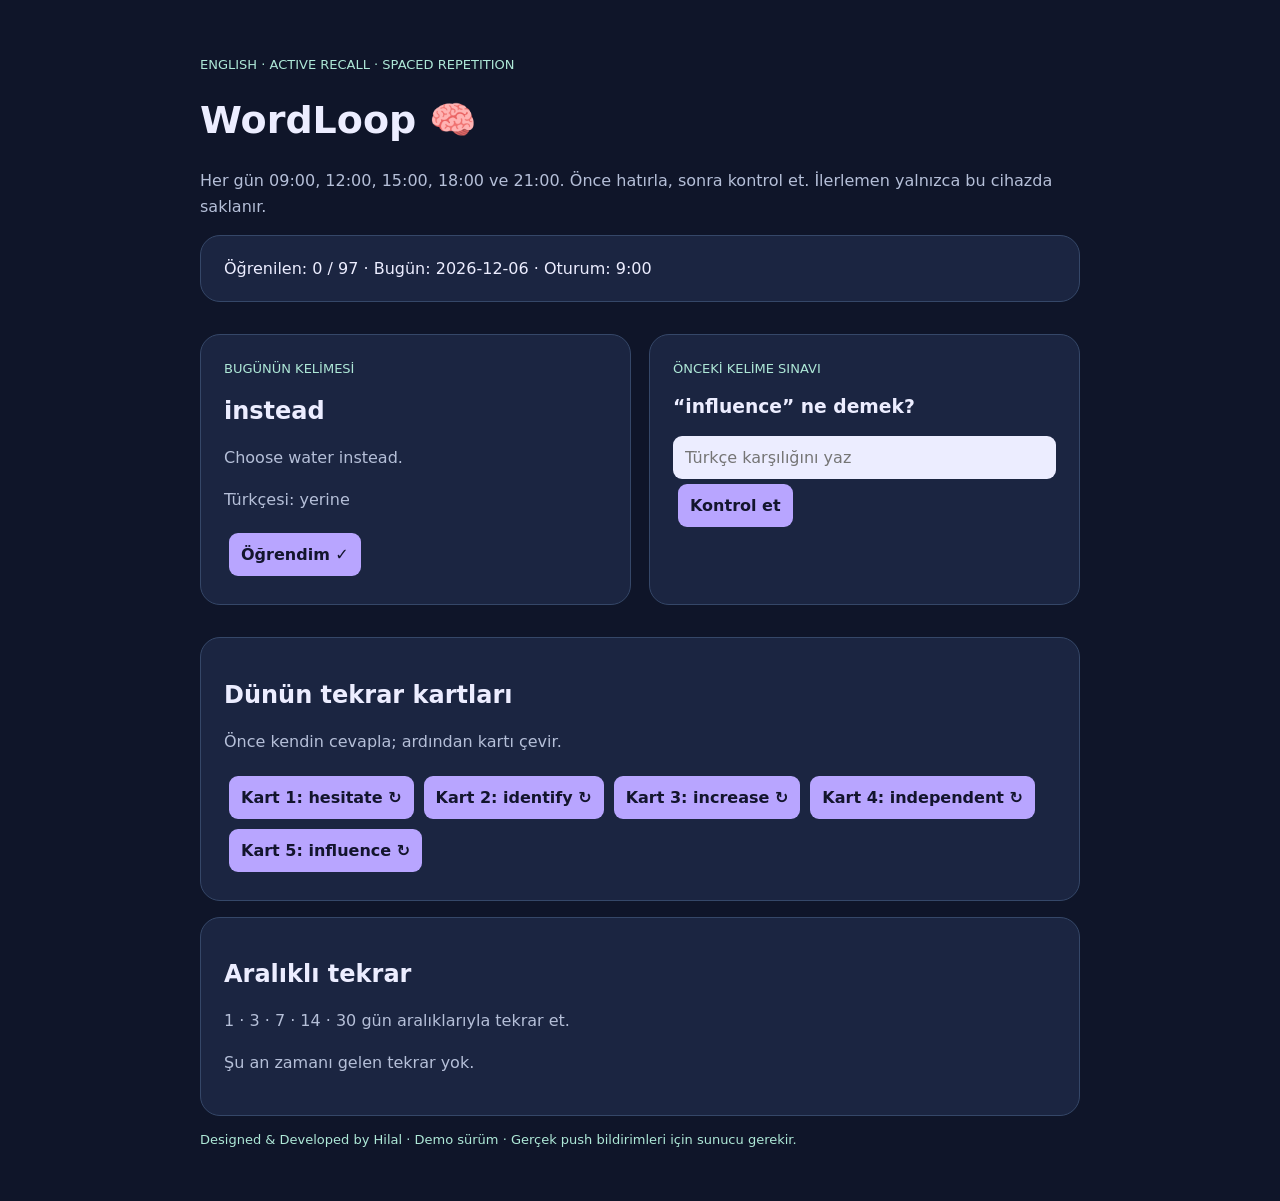
==== wordloop/index.html @ de57be26 "feat: add WordLoop vocabulary learning app" ====
<!doctype html><html lang="tr"><head><meta charset="utf-8"><meta name="viewport" content="width=device-width,initial-scale=1"><title>WordLoop | İngilizce Kelime Koçu</title><style>:root{font:16px system-ui;color:#ecedff;background:#0f1529}*{box-sizing:border-box}main{max-width:920px;margin:34px auto;padding:20px}h1{font-size:38px}p{color:#b5bfd8;line-height:1.6}.grid{display:grid;grid-template-columns:1fr 1fr;gap:18px}.card{background:#1b2541;border:1px solid #354768;border-radius:20px;padding:23px;margin:16px 0}button,input{border:0;border-radius:9px;padding:12px;font:inherit}button{background:#b8a5ff;color:#13152d;font-weight:bold;cursor:pointer;margin:5px}input{background:#ecedff;width:100%}.pill{font-size:13px;color:#aee8d7}.word{font-size:32px;font-weight:800}.hidden{display:none}.chip{display:inline-block;background:#30395b;padding:5px 10px;border-radius:12px;margin:4px}@media(max-width:680px){.grid{display:block}h1{font-size:30px}}</style></head><body><main><span class="pill">ENGLISH · ACTIVE RECALL · SPACED REPETITION</span><h1>WordLoop 🧠</h1><p>Her gün 09:00, 12:00, 15:00, 18:00 ve 21:00. Önce hatırla, sonra kontrol et. İlerlemen yalnızca bu cihazda saklanır.</p><div id="stats" class="card"></div><div class="grid"><section class="card"><span class="pill">BUGÜNÜN KELİMESİ</span><div id="newWord"></div></section><section class="card"><span class="pill">ÖNCEKİ KELİME SINAVI</span><div id="quiz"></div></section></div><section class="card"><h2>Dünün tekrar kartları</h2><p>Önce kendin cevapla; ardından kartı çevir.</p><div id="yesterday"></div></section><section class="card"><h2>Aralıklı tekrar</h2><p>1 · 3 · 7 · 14 · 30 gün aralıklarıyla tekrar et.</p><div id="review"></div></section><footer class="pill">Designed &amp; Developed by Hilal · Demo sürüm · Gerçek push bildirimleri için sunucu gerekir.</footer></main><script src="words.js"></script><script src="app.js"></script></body></html>
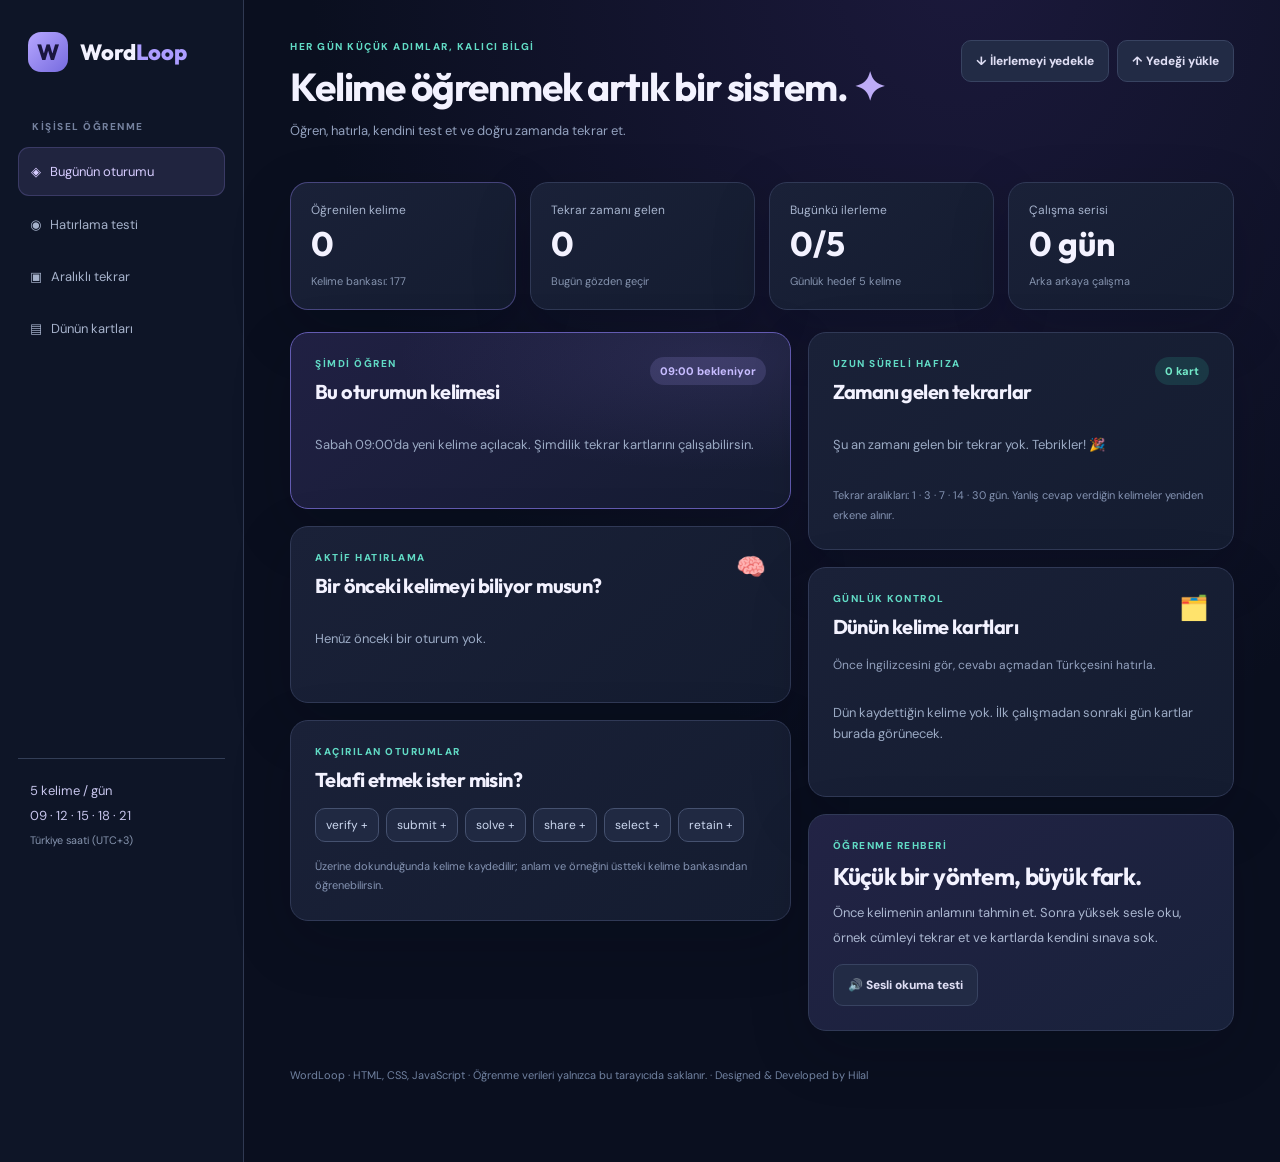
==== commit 0392079a: "fix: restore dashboard styles and complete 177-word WordLoop UI" ====
--- a/wordloop/index.html
+++ b/wordloop/index.html
@@ -1 +1 @@
-<!doctype html><html lang="tr"><head><meta charset="utf-8"><meta name="viewport" content="width=device-width,initial-scale=1"><title>WordLoop | İngilizce Kelime Koçu</title><style>:root{font:16px system-ui;color:#ecedff;background:#0f1529}*{box-sizing:border-box}main{max-width:920px;margin:34px auto;padding:20px}h1{font-size:38px}p{color:#b5bfd8;line-height:1.6}.grid{display:grid;grid-template-columns:1fr 1fr;gap:18px}.card{background:#1b2541;border:1px solid #354768;border-radius:20px;padding:23px;margin:16px 0}button,input{border:0;border-radius:9px;padding:12px;font:inherit}button{background:#b8a5ff;color:#13152d;font-weight:bold;cursor:pointer;margin:5px}input{background:#ecedff;width:100%}.pill{font-size:13px;color:#aee8d7}.word{font-size:32px;font-weight:800}.hidden{display:none}.chip{display:inline-block;background:#30395b;padding:5px 10px;border-radius:12px;margin:4px}@media(max-width:680px){.grid{display:block}h1{font-size:30px}}</style></head><body><main><span class="pill">ENGLISH · ACTIVE RECALL · SPACED REPETITION</span><h1>WordLoop 🧠</h1><p>Her gün 09:00, 12:00, 15:00, 18:00 ve 21:00. Önce hatırla, sonra kontrol et. İlerlemen yalnızca bu cihazda saklanır.</p><div id="stats" class="card"></div><div class="grid"><section class="card"><span class="pill">BUGÜNÜN KELİMESİ</span><div id="newWord"></div></section><section class="card"><span class="pill">ÖNCEKİ KELİME SINAVI</span><div id="quiz"></div></section></div><section class="card"><h2>Dünün tekrar kartları</h2><p>Önce kendin cevapla; ardından kartı çevir.</p><div id="yesterday"></div></section><section class="card"><h2>Aralıklı tekrar</h2><p>1 · 3 · 7 · 14 · 30 gün aralıklarıyla tekrar et.</p><div id="review"></div></section><footer class="pill">Designed &amp; Developed by Hilal · Demo sürüm · Gerçek push bildirimleri için sunucu gerekir.</footer></main><script src="words.js"></script><script src="app.js"></script></body></html>+<!doctype html><html lang="tr"><head><meta charset="UTF-8"><meta name="viewport" content="width=device-width,initial-scale=1"><meta name="theme-color" content="#0b1020"><title>WordLoop | İngilizce Kelime Koçu</title><link rel="stylesheet" href="style.css"></head><body><div class="shell"><aside class="sidebar"><div class="brand"><span class="symbol">W</span><span>Word<span class="accent">Loop</span></span></div><p class="navlabel">KİŞİSEL ÖĞRENME</p><a href="#today" class="nav active">◈ &nbsp; Bugünün oturumu</a><a href="#quiz" class="nav">◉ &nbsp; Hatırlama testi</a><a href="#review" class="nav">▣ &nbsp; Aralıklı tekrar</a><a href="#yesterday" class="nav">▤ &nbsp; Dünün kartları</a><div class="sidenote">5 kelime / gün<br>09 · 12 · 15 · 18 · 21<br><small>Türkiye saati (UTC+3)</small></div></aside><main class="content"><header><div><p class="eyebrow">HER GÜN KÜÇÜK ADIMLAR, KALICI BİLGİ</p><h1>Kelime öğrenmek artık bir sistem. <span>✦</span></h1><p class="subtitle">Öğren, hatırla, kendini test et ve doğru zamanda tekrar et.</p></div><div class="header-actions"><button id="export" class="button subtle">↓ İlerlemeyi yedekle</button><label class="button subtle upload">↑ Yedeği yükle<input id="import" type="file" accept="application/json" hidden></label></div></header><section class="metrics"><article><div>Öğrenilen kelime</div><strong id="learnedNum">0</strong><small>Kelime bankası: <span id="totalNum">0</span></small></article><article><div>Tekrar zamanı gelen</div><strong id="dueNum">0</strong><small>Bugün gözden geçir</small></article><article><div>Bugünkü ilerleme</div><strong id="todayNum">0/5</strong><small>Günlük hedef 5 kelime</small></article><article><div>Çalışma serisi</div><strong id="streakNum">0 gün</strong><small>Arka arkaya çalışma</small></article></section><section class="grid"><div class="stack"><section class="panel hero" id="today"><div class="panel-title"><div><p class="eyebrow">ŞİMDİ ÖĞREN</p><h2>Bu oturumun kelimesi</h2></div><span class="chip" id="slotTag">09:00</span></div><div id="newWord"></div></section><section class="panel" id="quiz"><div class="panel-title"><div><p class="eyebrow">AKTİF HATIRLAMA</p><h2>Bir önceki kelimeyi biliyor musun?</h2></div><span class="emoji">🧠</span></div><div id="lastQuiz"></div></section><section class="panel" id="catchup"><div class="panel-title"><div><p class="eyebrow">KAÇIRILAN OTURUMLAR</p><h2>Telafi etmek ister misin?</h2></div></div><div id="missed"></div></section></div><div class="stack"><section class="panel" id="review"><div class="panel-title"><div><p class="eyebrow">UZUN SÜRELİ HAFIZA</p><h2>Zamanı gelen tekrarlar</h2></div><span class="chip mint" id="dueTag">0 kart</span></div><div id="reviewCard"></div><p class="note">Tekrar aralıkları: 1 · 3 · 7 · 14 · 30 gün. Yanlış cevap verdiğin kelimeler yeniden erkene alınır.</p></section><section class="panel" id="yesterday"><div class="panel-title"><div><p class="eyebrow">GÜNLÜK KONTROL</p><h2>Dünün kelime kartları</h2></div><span class="emoji">🗂️</span></div><p class="subtitle small">Önce İngilizcesini gör, cevabı açmadan Türkçesini hatırla.</p><div id="yesterdayCards"></div></section><section class="panel tips"><p class="eyebrow">ÖĞRENME REHBERİ</p><h2>Küçük bir yöntem, büyük fark.</h2><p>Önce kelimenin anlamını tahmin et. Sonra yüksek sesle oku, örnek cümleyi tekrar et ve kartlarda kendini sınava sok.</p><button id="speakHelp" class="button subtle">🔊 Sesli okuma testi</button></section></div></section><footer>WordLoop · HTML, CSS, JavaScript · Öğrenme verileri yalnızca bu tarayıcıda saklanır. · Designed &amp; Developed by Hilal</footer></main></div><div class="toast" id="toast" role="status"></div><script src="words.js"></script><script src="app.js"></script></body></html>
--- a/wordloop/style.css
+++ b/wordloop/style.css
@@ -0,0 +1 @@
+@import url('https://fonts.googleapis.com/css2?family=DM+Sans:wght@400;500;600;700&family=Outfit:wght@400;500;600;700;800&display=swap');:root{font-family:'DM Sans',system-ui,sans-serif;color:#f3f2ff;background:#0a0f1f;--panel:#161d32;--line:#303956;--muted:#93a1be;--lavender:#ac9dff;--mint:#61dbc5}*{box-sizing:border-box}body{margin:0;background:radial-gradient(ellipse at 75% -5%,#2f245c77,transparent 48%),#0a0f1f}button,input{font:inherit}button{cursor:pointer}button:focus-visible,input:focus-visible{outline:2px solid var(--mint);outline-offset:2px}h1,h2,h3,p{margin-top:0}h1,h2,h3{font-family:'Outfit',sans-serif;letter-spacing:-.03em}.shell{display:grid;grid-template-columns:244px minmax(0,1fr);min-height:100vh}.sidebar{background:#101729c9;border-right:1px solid #303952;padding:30px 18px}.brand{display:flex;align-items:center;gap:12px;font-family:Outfit,sans-serif;font-weight:800;font-size:22px;margin:2px 10px 48px}.brand .symbol{background:linear-gradient(135deg,#b7a7ff,#766bdf);color:#1a163f;border-radius:13px;display:grid;place-items:center;width:40px;height:40px}.accent{color:var(--lavender)}.navlabel,.eyebrow{font-size:10px;font-weight:800;letter-spacing:.15em;color:var(--mint)}.navlabel{color:#74819e;margin:0 14px 14px}.nav{display:block;color:#a5b1ca;text-decoration:none;font-size:13px;border-radius:11px;padding:15px 12px;margin-bottom:5px}.nav.active{background:#aca0ff1d;color:#d6ccff;border:1px solid #a696ff33}.sidenote{position:sticky;top:calc(100vh - 142px);margin-top:25px;padding:20px 12px;color:#c6c4eb;line-height:1.9;border-top:1px solid #333e57;font-size:13px}.sidenote small{color:#8795af}.content{width:100%;max-width:1460px;margin:0 auto;padding:40px clamp(20px,3.6vw,58px) 60px}header{display:flex;align-items:start;justify-content:space-between;gap:18px;margin-bottom:27px}h1{font-size:clamp(27px,3.5vw,39px);margin-bottom:9px}h1 span{color:#bdacf7}.subtitle{color:var(--muted);font-size:13px;line-height:1.7}.small{font-size:12px}.header-actions{display:flex;gap:8px;flex-wrap:wrap}.button{border:none;border-radius:10px;background:var(--lavender);color:#15132f;font-size:12px;font-weight:800;padding:12px 14px;display:inline-flex;align-items:center;justify-content:center;gap:7px;text-decoration:none}.button:hover{filter:brightness(1.1)}.button.subtle{background:#222b45;border:1px solid #384361;color:#dfdef4}.button:disabled{opacity:.4;cursor:not-allowed}.metrics{display:grid;grid-template-columns:repeat(4,1fr);gap:14px;margin-bottom:22px}.metrics article,.panel{background:linear-gradient(140deg,#1a2138,#141c30);border:1px solid var(--line);border-radius:18px;box-shadow:0 20px 60px #06081330}.metrics article{padding:19px 20px}.metrics article:first-child{border-color:#8f81ec66}.metrics article div{font-size:12px;color:#a6b3cd}.metrics strong{font-size:34px;font-family:Outfit,sans-serif;display:block;line-height:1.5}.metrics small{font-size:11px;color:#8593ae}.grid{display:grid;grid-template-columns:minmax(0,1.08fr) minmax(0,.92fr);gap:17px}.stack{min-width:0}.panel{padding:24px;margin-bottom:17px}.panel.hero{border-color:#635bb1;background:radial-gradient(ellipse at 85% 15%,#7263b62a,transparent 53%),linear-gradient(140deg,#202043,#151c32)}.panel-title{display:flex;justify-content:space-between;align-items:start;gap:12px;margin-bottom:16px}.panel-title h2{font-size:20px;margin-bottom:0}.eyebrow{margin-bottom:9px}.chip{font-size:11px;border-radius:40px;padding:7px 10px;background:#aba0ff29;color:#c7bcff;font-weight:800;white-space:nowrap}.chip.mint{background:#3adcb822;color:#72e8c8}.emoji{font-size:24px}.word{font-family:Outfit,sans-serif;font-size:42px;font-weight:800;line-height:1.15;letter-spacing:-.03em}.meaning{font-size:17px;font-weight:800;color:var(--mint);margin:12px 0}.quote{border-left:3px solid #8d81e4;padding:11px 14px;background:#aaa0ff0b;border-radius:0 10px 10px 0;font-size:13px;line-height:1.6;margin:15px 0}.quote .subtitle{margin:5px 0 0}.actions{display:flex;gap:9px;flex-wrap:wrap;margin-top:15px}.note{font-size:11px;color:#8493b2;line-height:1.8;margin-top:15px;margin-bottom:0}.empty{color:#9baac4;font-size:13px;line-height:1.6;padding:15px 0}.label{font-size:12px;font-weight:700;color:#aab8d3;margin-bottom:10px}.question{font-size:27px;font-family:Outfit,sans-serif;font-weight:700;margin:13px 0}.field{width:100%;padding:12px 14px;border:1px solid #485273;background:#111a2b;border-radius:11px;color:#f8f7ff;outline:none}.field:focus{border-color:#aaa0ff}.answer{padding:12px 0;font-size:13px;color:#c7d3e8}.feedback.good{color:#76e8cd}.feedback.bad{color:#ffb4c0}.flip{border:1px solid #4a5374;background:#1d2743;color:#fff;border-radius:13px;padding:23px 16px;display:grid;place-items:center;min-height:152px;text-align:center;width:100%}.flip:hover{border-color:var(--lavender)}.flip .question{margin:3px 0}.flip .hint{font-size:11px;color:#aebcd7}.review-controls{display:flex;gap:8px;flex-wrap:wrap;margin-top:12px}.mini-flip{width:100%;background:#202943;border:1px solid #3c4967;border-radius:10px;color:#eae6ff;padding:14px;text-align:left;margin:5px 0;font-weight:700;display:flex;align-items:center;justify-content:space-between}.mini-flip.revealed{background:#234139;color:#baf9dc}.mini-flip small{color:#94a3bb;font-size:10px;font-weight:500}.session-list{display:flex;gap:7px;flex-wrap:wrap}.session-button{border:1px solid #45516f;color:#cbd7ef;background:#202942;font-size:12px;padding:8px 10px;border-radius:10px}.session-button:hover{border-color:var(--lavender)}.tips{background:linear-gradient(145deg,#222345,#18213a)}.tips h2{margin-bottom:10px}.tips p:not(.eyebrow){color:#abb7d0;font-size:13px;line-height:1.9}footer{font-size:11px;color:#7182a0;margin:20px 0}.toast{position:fixed;right:18px;bottom:18px;background:#224940;border:1px solid #5bdabb;color:#d6fff2;border-radius:12px;padding:13px 16px;font-size:13px;display:none;z-index:20}.toast.show{display:block}@media(max-width:1120px){.grid{grid-template-columns:1fr}.content{padding:28px 22px}.metrics{grid-template-columns:repeat(2,1fr)}}@media(max-width:760px){.shell{grid-template-columns:1fr}.sidebar{display:none}header{flex-direction:column}.content{padding:24px 15px}.panel{padding:18px}.metrics{gap:8px}.metrics article{padding:14px}.metrics strong{font-size:27px}.word{font-size:34px}}
